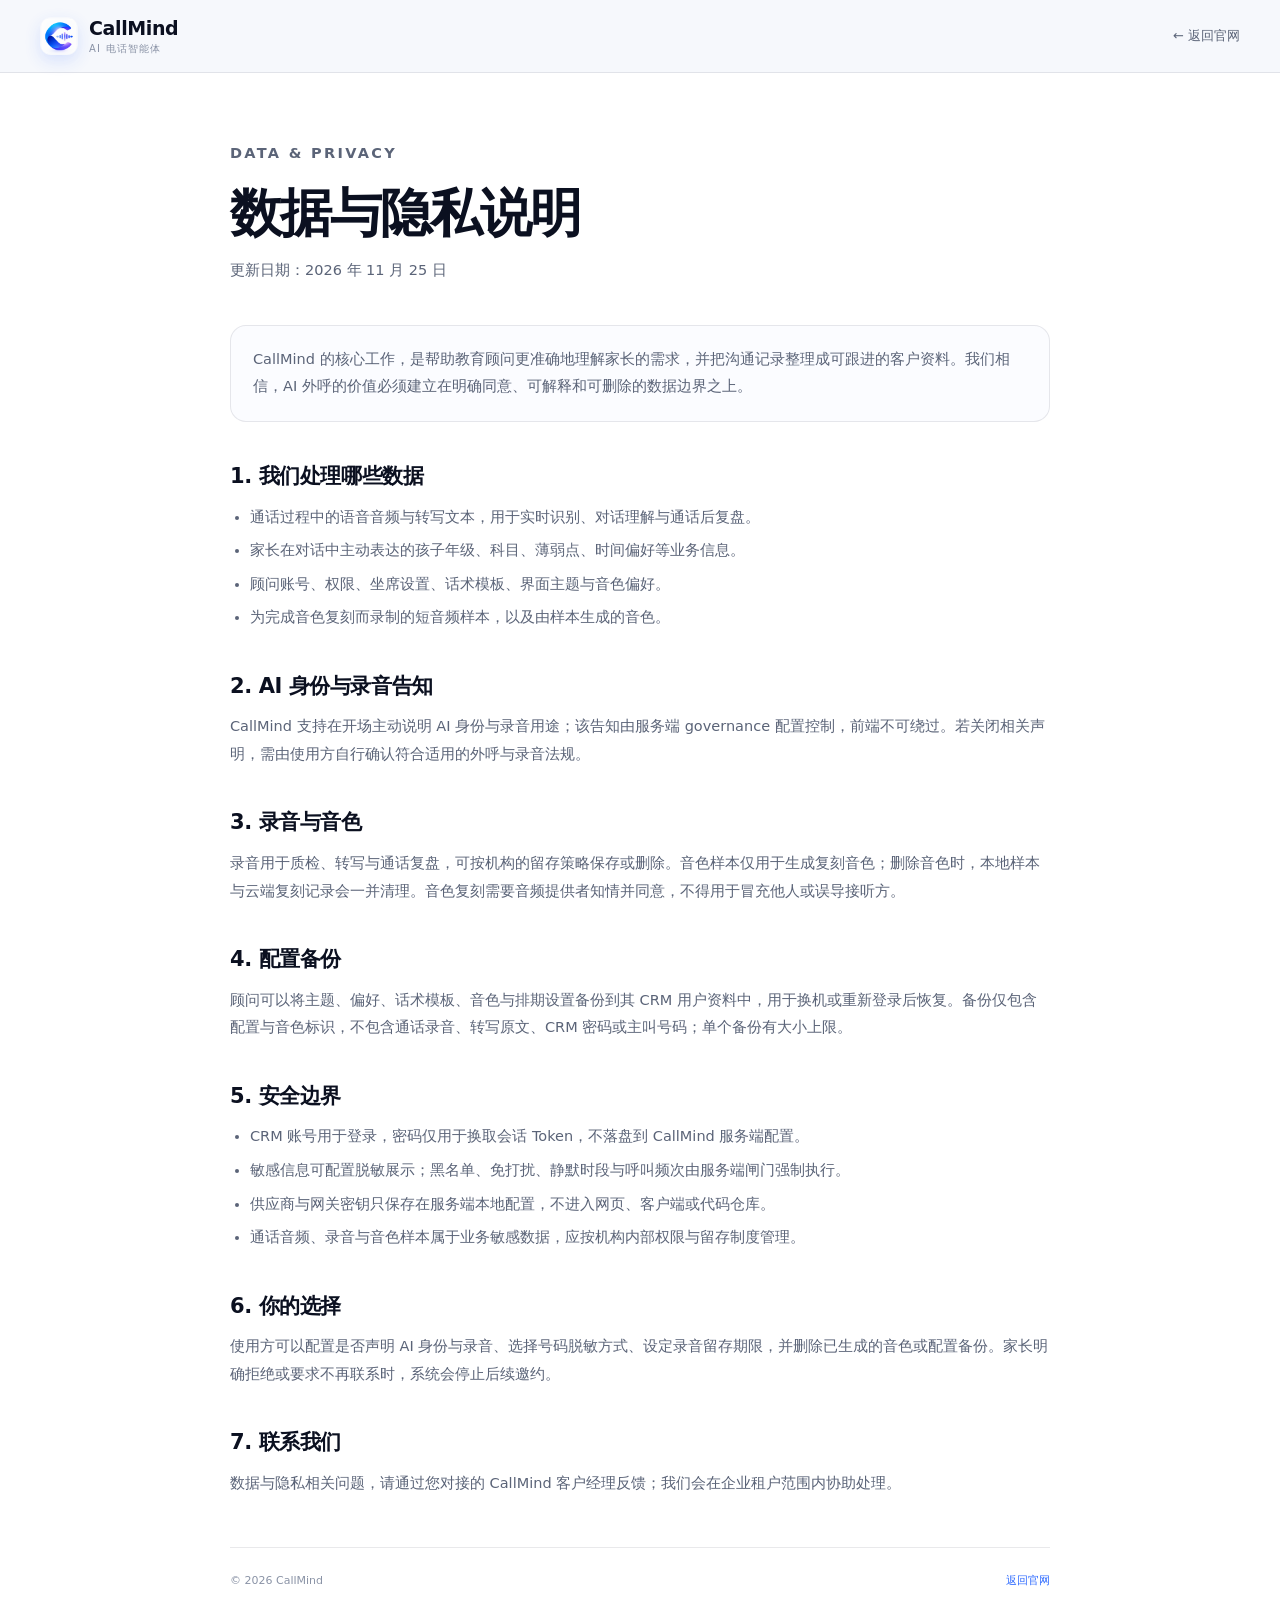
==== privacy.html @ 76afbe3c "Rebuild thinkbugs.github.io as the CallMind product site Replace the previous Jekyll blog with a sta" ====
<!DOCTYPE html>
<html lang="zh-CN">
<head>
  <meta charset="utf-8" />
  <meta name="viewport" content="width=device-width, initial-scale=1" />
  <title>数据与隐私 · CallMind</title>
  <meta name="description" content="CallMind 如何处理通话音频、录音、音色复刻与配置备份，以及我们坚持的数据边界。" />
  <link rel="canonical" href="https://thinkbugs.github.io/privacy.html" />
  <link rel="icon" type="image/png" href="favicon.png" />
  <link rel="stylesheet" href="assets/css/style.css" />
  <script>document.documentElement.classList.add('js');</script>
</head>
<body class="legal-page">
  <a class="skip" href="#main">跳到主要内容</a>
  <div class="legal-top">
    <div class="shell">
      <a class="brand" href="index.html"><img src="assets/img/logo.png" alt="" class="brand-mark" /><span class="brand-text"><b>CallMind</b><small>AI 电话智能体</small></span></a>
      <a class="back" href="index.html">← 返回官网</a>
    </div>
  </div>
  <main id="main" class="legal-shell">
    <p class="eyebrow">DATA & PRIVACY</p>
    <h1>数据与隐私说明</h1>
    <p class="legal-meta">更新日期：2026 年 11 月 25 日</p>

    <div class="card">
      <p>CallMind 的核心工作，是帮助教育顾问更准确地理解家长的需求，并把沟通记录整理成可跟进的客户资料。我们相信，AI 外呼的价值必须建立在明确同意、可解释和可删除的数据边界之上。</p>
    </div>

    <h2>1. 我们处理哪些数据</h2>
    <ul>
      <li>通话过程中的语音音频与转写文本，用于实时识别、对话理解与通话后复盘。</li>
      <li>家长在对话中主动表达的孩子年级、科目、薄弱点、时间偏好等业务信息。</li>
      <li>顾问账号、权限、坐席设置、话术模板、界面主题与音色偏好。</li>
      <li>为完成音色复刻而录制的短音频样本，以及由样本生成的音色。</li>
    </ul>

    <h2>2. AI 身份与录音告知</h2>
    <p>CallMind 支持在开场主动说明 AI 身份与录音用途；该告知由服务端 governance 配置控制，前端不可绕过。若关闭相关声明，需由使用方自行确认符合适用的外呼与录音法规。</p>

    <h2>3. 录音与音色</h2>
    <p>录音用于质检、转写与通话复盘，可按机构的留存策略保存或删除。音色样本仅用于生成复刻音色；删除音色时，本地样本与云端复刻记录会一并清理。音色复刻需要音频提供者知情并同意，不得用于冒充他人或误导接听方。</p>

    <h2>4. 配置备份</h2>
    <p>顾问可以将主题、偏好、话术模板、音色与排期设置备份到其 CRM 用户资料中，用于换机或重新登录后恢复。备份仅包含配置与音色标识，不包含通话录音、转写原文、CRM 密码或主叫号码；单个备份有大小上限。</p>

    <h2>5. 安全边界</h2>
    <ul>
      <li>CRM 账号用于登录，密码仅用于换取会话 Token，不落盘到 CallMind 服务端配置。</li>
      <li>敏感信息可配置脱敏展示；黑名单、免打扰、静默时段与呼叫频次由服务端闸门强制执行。</li>
      <li>供应商与网关密钥只保存在服务端本地配置，不进入网页、客户端或代码仓库。</li>
      <li>通话音频、录音与音色样本属于业务敏感数据，应按机构内部权限与留存制度管理。</li>
    </ul>

    <h2>6. 你的选择</h2>
    <p>使用方可以配置是否声明 AI 身份与录音、选择号码脱敏方式、设定录音留存期限，并删除已生成的音色或配置备份。家长明确拒绝或要求不再联系时，系统会停止后续邀约。</p>

    <h2>7. 联系我们</h2>
    <p>数据与隐私相关问题，请通过您对接的 CallMind 客户经理反馈；我们会在企业租户范围内协助处理。</p>

    <div class="legal-footer">
      <span>© <span id="year">2026</span> CallMind</span>
      <span><a href="index.html">返回官网</a></span>
    </div>
  </main>
  <script>
    document.getElementById('year').textContent = String(new Date().getFullYear());
  </script>
</body>
</html>
---- assets/css/style.css ----
/* CallMind official site — 2026 */
:root {
  --ink: #0b1020;
  --ink-2: #141b31;
  --muted: #5b6478;
  --quiet: #8a93a6;
  --paper: #f6f8fc;
  --white: #ffffff;
  --blue: #2f6bff;
  --violet: #7c5cff;
  --cyan: #49d6ff;
  --line: rgba(11, 16, 32, 0.09);
  --line-strong: rgba(11, 16, 32, 0.16);
  --glow: rgba(47, 107, 255, 0.22);
  --shell: 1200px;
  --ease: cubic-bezier(.2, .7, .2, 1);
  --shadow: 0 24px 70px rgba(20, 34, 80, 0.10);
  --radius: 24px;
}
* { box-sizing: border-box; }
section[id] { scroll-margin-top: 92px; }
html { scroll-behavior: smooth; -webkit-text-size-adjust: 100%; }
body {
  margin: 0;
  color: var(--ink);
  background: var(--paper);
  font-family: "SF Pro Text", "Inter", "PingFang SC", "HarmonyOS Sans SC", "Microsoft YaHei", system-ui, sans-serif;
  font-size: 16px;
  line-height: 1.6;
  -webkit-font-smoothing: antialiased;
  overflow-x: hidden;
}
img { max-width: 100%; display: block; }
a { color: inherit; text-decoration: none; }
button { font: inherit; color: inherit; }
h1, h2, h3, p { margin: 0; }
ul { margin: 0; padding: 0; list-style: none; }
::selection { background: rgba(47, 107, 255, .18); }
.shell { width: min(var(--shell), calc(100% - 48px)); margin-inline: auto; }
.skip { position: fixed; left: 16px; top: -60px; z-index: 200; padding: 10px 16px; border-radius: 10px; background: var(--ink); color: #fff; transition: top .2s; }
.skip:focus { top: 12px; }
:focus-visible { outline: 2px solid var(--blue); outline-offset: 3px; border-radius: 6px; }

/* type + shared */
.eyebrow {
  display: inline-flex;
  align-items: center;
  gap: 9px;
  color: var(--blue);
  font-size: 11.5px;
  font-weight: 700;
  letter-spacing: .16em;
  text-transform: uppercase;
}
.pulse { width: 7px; height: 7px; border-radius: 50%; background: var(--blue); box-shadow: 0 0 0 5px rgba(47,107,255,.12); animation: pulse 2.2s infinite; }
.grad { background: linear-gradient(100deg, #2f6bff 5%, #6f7bff 46%, #a55cff 96%); -webkit-background-clip: text; background-clip: text; color: transparent; }
.keep { white-space: nowrap; }
.grad-text { background: linear-gradient(100deg, #2f6bff, #8a5cff); -webkit-background-clip: text; background-clip: text; color: transparent; }
.section { padding: 112px 0; position: relative; }
.section-head { max-width: 780px; margin-bottom: 54px; }
.section-head h2 { font-size: clamp(32px, 4vw, 52px); line-height: 1.12; letter-spacing: -.035em; margin: 14px 0 18px; font-weight: 650; text-wrap: balance; }
.section-head p { color: var(--muted); font-size: 16.5px; max-width: 620px; }
.section-head.split { display: grid; grid-template-columns: 1.25fr .75fr; gap: 64px; max-width: none; align-items: end; }
.section-head.split .head-side { color: var(--muted); font-size: 15px; line-height: 1.8; padding-bottom: 6px; }

.btn {
  display: inline-flex; align-items: center; justify-content: center; gap: 8px;
  height: 44px; padding: 0 20px; border: 0; border-radius: 12px;
  font-size: 14px; font-weight: 650; cursor: pointer; white-space: nowrap;
  transition: transform .2s var(--ease), box-shadow .25s var(--ease), background .2s;
}
.btn:hover { transform: translateY(-1px); }
.btn:active { transform: translateY(0); }
.btn-primary {
  color: #fff;
  background: linear-gradient(120deg, #2f6bff, #6e62ff 56%, #925cff);
  box-shadow: 0 12px 28px rgba(64, 92, 255, .26), inset 0 1px 0 rgba(255,255,255,.24);
}
.btn-primary:hover { box-shadow: 0 16px 38px rgba(64, 92, 255, .34), inset 0 1px 0 rgba(255,255,255,.3); }
.btn-soft { background: rgba(255,255,255,.72); color: var(--ink); border: 1px solid var(--line-strong); backdrop-filter: blur(10px); }
.btn-soft:hover { background: #fff; }
.btn-ghost { background: transparent; color: var(--muted); }
.btn-ghost:hover { color: var(--ink); }
.btn-white { background: #fff; color: #101830; box-shadow: 0 18px 42px rgba(0,0,0,.18); }
.btn-outline-light { border: 1px solid rgba(255,255,255,.3); color: #fff; background: rgba(255,255,255,.06); }
.btn-outline-light:hover { background: rgba(255,255,255,.12); }
.btn-lg { height: 52px; padding: 0 25px; font-size: 15px; border-radius: 14px; }
.text-link { color: var(--blue); font-weight: 600; font-size: 14px; display: inline-flex; gap: 8px; align-items: center; }
.text-link span { transition: transform .2s; }
.text-link:hover span { transform: translateX(4px); }

/* header */
.site-header { position: fixed; inset: 0 0 auto; z-index: 100; transition: background .3s, box-shadow .3s, border .3s; }
.site-header.scrolled { background: rgba(246,248,252,.86); border-bottom: 1px solid rgba(11,16,32,.06); backdrop-filter: blur(18px); box-shadow: 0 8px 30px rgba(20,34,80,.05); }
.nav-shell { height: 76px; display: flex; align-items: center; gap: 38px; }
.brand { display: inline-flex; align-items: center; gap: 11px; flex: 0 0 auto; }
.brand-mark { width: 38px; height: 38px; border-radius: 11px; box-shadow: 0 6px 16px rgba(47,107,255,.16); }
.brand-text { display: flex; flex-direction: column; line-height: 1.1; }
.brand-text b { font-size: 19px; letter-spacing: -.02em; font-weight: 700; }
.brand-text small { font-size: 10px; color: var(--quiet); letter-spacing: .12em; margin-top: 4px; }
.nav-links { display: flex; align-items: center; gap: 28px; font-size: 13.5px; color: var(--muted); }
.nav-links a { transition: color .2s; }
.nav-links a:hover { color: var(--ink); }
.nav-actions { display: flex; align-items: center; gap: 10px; margin-left: auto; }
.nav-login { font-size: 13px; }
.menu-toggle { display: none; width: 40px; height: 40px; border: 1px solid var(--line-strong); border-radius: 10px; background: rgba(255,255,255,.7); position: relative; }
.menu-toggle span { position: absolute; left: 11px; right: 11px; height: 1.5px; background: var(--ink); transition: .25s; }
.menu-toggle span:first-child { top: 15px; }
.menu-toggle span:last-child { top: 23px; }
.menu-toggle[aria-expanded="true"] span:first-child { top: 19px; transform: rotate(45deg); }
.menu-toggle[aria-expanded="true"] span:last-child { top: 19px; transform: rotate(-45deg); }
.mobile-menu { display: none; }

/* hero */
.hero { position: relative; padding: 154px 0 0; overflow: hidden; min-height: 100svh; display: flex; flex-direction: column; }
.hero-mesh { position: absolute; inset: 0; pointer-events: none; background:
  radial-gradient(1100px 700px at 78% 8%, rgba(92,132,255,.16), transparent 60%),
  radial-gradient(900px 620px at 8% 100%, rgba(90,206,255,.13), transparent 65%),
  linear-gradient(180deg, #f8faff 0%, #f4f7fd 60%, #f6f8fc 100%);
}
.hero-mesh .grid { position: absolute; inset: 0; opacity: .5; background-image: linear-gradient(rgba(11,16,32,.035) 1px, transparent 1px), linear-gradient(90deg, rgba(11,16,32,.035) 1px, transparent 1px); background-size: 64px 64px; mask-image: radial-gradient(ellipse 70% 60% at 50% 20%, #000 30%, transparent 75%); }
.orb { position: absolute; border-radius: 50%; filter: blur(50px); opacity: .65; }
.orb-a { width: 460px; height: 460px; right: -110px; top: 80px; background: rgba(47,107,255,.22); animation: drift 16s ease-in-out infinite; }
.orb-b { width: 320px; height: 320px; left: -100px; bottom: 30px; background: rgba(73,214,255,.18); animation: drift 20s ease-in-out infinite reverse; }
.orb-c { width: 240px; height: 240px; left: 48%; top: 60%; background: rgba(165,92,255,.10); animation: drift 24s ease-in-out infinite; }
.hero-grid { position: relative; z-index: 1; display: grid; grid-template-columns: 1.06fr .94fr; gap: 46px; align-items: center; flex: 1; padding-bottom: 30px; }
.hero-copy { padding-bottom: 24px; }
.hero h1 { font-size: clamp(44px, 5.1vw, 68px); line-height: 1.07; letter-spacing: -.045em; font-weight: 680; margin: 20px 0 24px; }
.hero .lede { color: var(--muted); font-size: clamp(16px, 1.6vw, 19px); line-height: 1.8; max-width: 560px; }
@media (min-width: 901px) { .hero h1 .grad { white-space: nowrap; } }
.hero-actions { display: flex; gap: 12px; margin-top: 34px; flex-wrap: wrap; }
.hero-facts { display: grid; grid-template-columns: 1fr 1fr; gap: 14px 28px; margin-top: 44px; max-width: 560px; border-top: 1px solid var(--line); padding-top: 24px; }
.hero-facts li { color: var(--muted); font-size: 12.5px; display: flex; flex-direction: column; gap: 2px; }
.hero-facts li span { color: var(--ink); font-size: 13.5px; font-weight: 650; }
.hero-visual { position: relative; display: flex; justify-content: center; min-height: 660px; }
.halo { position: absolute; width: 540px; height: 540px; border-radius: 50%; background: radial-gradient(circle, rgba(93,132,255,.22), rgba(73,214,255,.08) 55%, transparent 70%); filter: blur(22px); top: 46%; left: 50%; transform: translate(-50%, -50%); }
.phone { position: relative; width: 326px; height: 656px; border-radius: 46px; background: linear-gradient(160deg, #1a2442, #070b16); box-shadow: 0 50px 100px rgba(19,33,80,.30), 0 0 0 1px rgba(255,255,255,.14), inset 0 1px 0 rgba(255,255,255,.2); padding: 10px; z-index: 2; }
.phone::before { content: ""; position: absolute; top: 16px; left: 50%; width: 78px; height: 22px; transform: translateX(-50%); border-radius: 20px; background: #05070e; z-index: 3; }
.phone-screen { height: 100%; border-radius: 37px; overflow: hidden; background: #080d18; color: #eaf0ff; padding: 24px 17px 16px; display: flex; flex-direction: column; gap: 12px; position: relative; }
.statusline { display: flex; justify-content: space-between; font-size: 10px; color: #7d88a4; letter-spacing: .04em; }
.status-icons { letter-spacing: 1px; }
.app-head { display: flex; justify-content: space-between; align-items: center; margin-top: 4px; }
.live-pill, .stage-pill { display: inline-flex; align-items: center; gap: 6px; padding: 5px 9px; border-radius: 999px; font-size: 10px; font-weight: 600; }
.live-pill { background: rgba(79,227,161,.10); color: #5ee5a8; border: 1px solid rgba(79,227,161,.22); }
.live-pill i { width: 5px; height: 5px; border-radius: 50%; background: #5ee5a8; box-shadow: 0 0 0 3px rgba(79,227,161,.12); animation: pulse 1.8s infinite; }
.stage-pill { background: rgba(113,169,255,.10); color: #9bc2ff; border: 1px solid rgba(113,169,255,.2); }
.app-person { display: flex; align-items: center; gap: 10px; padding: 3px 0 6px; }
.avatar { width: 44px; height: 44px; border-radius: 50%; display: grid; place-items: center; font-size: 15px; font-weight: 650; background: linear-gradient(145deg, #1d3f7d, #101a33); color: #a8c8ff; border: 1px solid rgba(113,169,255,.25); flex: 0 0 auto; }
.app-person b { display: block; font-size: 15px; letter-spacing: -.01em; }
.app-person small { display: block; color: #7f8cab; font-size: 10.5px; margin-top: 2px; }
.timer { margin-left: auto; font-size: 11px; color: #8ea2c8; font-variant-numeric: tabular-nums; }
.wave { height: 42px; display: flex; align-items: center; gap: 3px; padding: 0 2px; opacity: .95; }
.wave span { flex: 1; height: var(--h, 50%); min-height: 3px; border-radius: 2px; background: linear-gradient(180deg, #70d9ff, #4f6dff); animation: wave 2.2s ease-in-out infinite; animation-delay: calc(var(--i, 1) * -40ms); opacity: .85; }
.wave span:nth-child(3n) { animation-delay: -.6s; }
.wave span:nth-child(4n) { animation-delay: -1.1s; }
.chat { display: flex; flex-direction: column; gap: 8px; margin-top: 2px; }
.bubble { max-width: 88%; padding: 9px 11px; border-radius: 13px; font-size: 11px; line-height: 1.55; }
.bubble-ai { align-self: flex-start; background: #111c31; border: 1px solid rgba(113,169,255,.16); color: #dbe7ff; border-bottom-left-radius: 5px; }
.bubble-parent { align-self: flex-end; background: linear-gradient(145deg, #2f6bff, #655cff); color: #fff; border-bottom-right-radius: 5px; box-shadow: 0 8px 22px rgba(47,107,255,.22); }
.typing { display: flex; align-items: center; gap: 4px; color: #6f7d9c; font-size: 9.5px; margin-top: 2px; }
.typing span { width: 4px; height: 4px; border-radius: 50%; background: #6c8fe0; animation: blink 1.4s infinite; }
.typing span:nth-child(2) { animation-delay: .2s; }
.typing span:nth-child(3) { animation-delay: .4s; }
.mini-tags { margin-top: auto; display: flex; flex-wrap: wrap; gap: 5px; padding-top: 8px; border-top: 1px solid rgba(255,255,255,.06); }
.mini-tags span { font-size: 9px; color: #94a5c6; background: rgba(255,255,255,.04); border: 1px solid rgba(255,255,255,.06); padding: 3px 7px; border-radius: 999px; }
.float-card { position: absolute; z-index: 4; background: rgba(255,255,255,.86); backdrop-filter: blur(16px); border: 1px solid rgba(255,255,255,.9); border-radius: 16px; box-shadow: 0 24px 50px rgba(20,34,80,.14); padding: 12px 15px; color: var(--ink); }
.float-card b { display: block; font-size: 12.5px; }
.float-card small { display: block; color: var(--muted); font-size: 10px; margin-top: 2px; }
.float-crm { left: -6px; top: 148px; display: flex; gap: 9px; align-items: center; animation: floatY 7s ease-in-out infinite; }
.float-ico { width: 26px; height: 26px; border-radius: 8px; display: grid; place-items: center; color: #16a66a; background: rgba(30,192,122,.12); font-weight: 700; font-size: 12px; }
.float-plan { right: -14px; bottom: 128px; width: 205px; animation: floatY 8s ease-in-out infinite reverse; }
.float-k { color: var(--blue); font-size: 9.5px; font-weight: 700; letter-spacing: .1em; margin-bottom: 3px; }
.float-bubble { position: absolute; right: -10px; top: 62px; z-index: 4; display: flex; align-items: center; gap: 7px; padding: 7px 12px 7px 8px; border-radius: 999px; background: rgba(8,13,24,.92); color: #f0f5ff; border: 1px solid rgba(79,227,161,.35); box-shadow: 0 12px 30px rgba(7,18,40,.25); animation: floatY 6s ease-in-out infinite; }
.float-bubble img { width: 24px; height: 24px; border-radius: 7px; }
.float-bubble span { font-size: 11px; font-weight: 600; white-space: nowrap; }
.hero-bottom { position: relative; z-index: 1; display: flex; align-items: center; gap: 16px; flex-wrap: wrap; padding: 22px 0 26px; border-top: 1px solid var(--line); font-size: 11px; color: var(--quiet); letter-spacing: .06em; text-transform: uppercase; }
.hero-bottom .sep { width: 4px; height: 4px; border-radius: 50%; background: var(--line-strong); }

/* intro */
.intro { background: #fff; }
.intro-grid { display: grid; grid-template-columns: 1.15fr .85fr; gap: 80px; align-items: start; }
.intro h2 { font-size: clamp(32px, 3.9vw, 50px); line-height: 1.18; letter-spacing: -.035em; font-weight: 640; margin-top: 14px; text-wrap: balance; }
.intro-copy p { color: var(--muted); font-size: 16px; line-height: 1.85; margin-bottom: 16px; }
.intro-points { display: grid; gap: 14px; margin-top: 30px; }
.intro-points div { border-top: 1px solid var(--line); padding-top: 14px; display: grid; grid-template-columns: 120px 1fr; gap: 14px; }
.intro-points b { font-size: 13.5px; }
.intro-points span { color: var(--muted); font-size: 13px; }

/* how */
.how { background: var(--paper); }
.flow { display: grid; grid-template-columns: 1fr 40px 1fr 40px 1fr; align-items: stretch; gap: 0; }
.flow-step { background: #fff; border: 1px solid var(--line); border-radius: var(--radius); padding: 28px 26px 24px; position: relative; box-shadow: 0 10px 30px rgba(20,34,80,.04); }
.flow-step:hover { border-color: rgba(47,107,255,.22); box-shadow: 0 18px 40px rgba(20,34,80,.07); }
.flow-num { position: absolute; right: 22px; top: 20px; font-size: 11px; font-weight: 700; color: var(--quiet); letter-spacing: .08em; }
.flow-icon { width: 44px; height: 44px; border-radius: 13px; display: grid; place-items: center; background: linear-gradient(145deg, rgba(47,107,255,.12), rgba(124,92,255,.10)); color: var(--blue); font-size: 20px; margin-bottom: 22px; }
.flow-step h3 { font-size: 20px; letter-spacing: -.02em; margin-bottom: 8px; }
.flow-step p { color: var(--muted); font-size: 13.5px; line-height: 1.75; min-height: 92px; }
.flow-meta { font-size: 10.5px; color: var(--quiet); letter-spacing: .04em; margin-top: 18px; padding-top: 13px; border-top: 1px solid var(--line); }
.flow-line { position: relative; display: flex; align-items: center; justify-content: center; }
.flow-line::before { content: ""; width: 18px; height: 1px; background: var(--line-strong); }
.flow-line::after { content: "→"; color: var(--quiet); font-size: 12px; margin-left: -4px; }

/* capabilities */
.capabilities { background: #fff; }
.cap-grid { display: grid; grid-template-columns: repeat(3, 1fr); gap: 16px; }
.cap-card { border: 1px solid var(--line); border-radius: 22px; padding: 26px 25px 22px; background: linear-gradient(180deg, #fff, #fbfcff); transition: transform .25s var(--ease), box-shadow .25s, border .25s; }
.cap-card:hover { transform: translateY(-4px); border-color: rgba(47,107,255,.2); box-shadow: 0 20px 50px rgba(20,34,80,.08); }
.cap-ico { display: grid; place-items: center; width: 42px; height: 42px; border-radius: 12px; background: linear-gradient(145deg, rgba(47,107,255,.12), rgba(73,214,255,.10)); color: var(--blue); font-size: 20px; margin-bottom: 20px; }
.cap-card h3 { font-size: 18px; letter-spacing: -.02em; margin-bottom: 8px; }
.cap-card p { color: var(--muted); font-size: 13px; line-height: 1.75; min-height: 86px; }
.cap-card ul { margin-top: 16px; padding-top: 14px; border-top: 1px solid var(--line); display: flex; flex-direction: column; gap: 6px; }
.cap-card li { font-size: 11px; color: var(--quiet); display: flex; align-items: center; gap: 7px; }
.cap-card li::before { content: ""; width: 4px; height: 4px; border-radius: 50%; background: var(--blue); opacity: .6; }

/* product */
.product { background: #070a14; color: #eef3ff; overflow: hidden; }
.product::before { content: ""; position: absolute; inset: 0; background: radial-gradient(800px 500px at 80% 0, rgba(64,98,255,.18), transparent 60%), radial-gradient(700px 500px at 0 100%, rgba(73,214,255,.08), transparent 60%); pointer-events: none; }
.product .shell { position: relative; z-index: 1; }
.product .section-head h2 { color: #f5f8ff; }
.product .section-head p { color: #9aa7c2; }
.product .eyebrow { color: #7fa4ff; }
.tabs { display: inline-flex; gap: 4px; padding: 5px; border-radius: 999px; border: 1px solid rgba(255,255,255,.12); background: rgba(255,255,255,.04); margin-bottom: 26px; }
.tab { border: 0; background: transparent; color: #93a2bf; padding: 9px 18px; border-radius: 999px; font-size: 13px; cursor: pointer; transition: .2s; }
.tab:hover { color: #fff; }
.tab.is-active { background: #fff; color: #0b1020; box-shadow: 0 6px 18px rgba(0,0,0,.2); }
.panel-wrap { border-radius: 26px; }
.panel[hidden] { display: none; }
.mock-window { border: 1px solid rgba(255,255,255,.12); border-radius: 24px; background: linear-gradient(180deg, #0e1424, #0a0f1c); box-shadow: 0 40px 100px rgba(0,0,0,.45); overflow: hidden; }
.mock-bar { height: 38px; display: flex; align-items: center; gap: 6px; padding: 0 16px; border-bottom: 1px solid rgba(255,255,255,.07); background: rgba(255,255,255,.025); }
.mock-bar i { width: 8px; height: 8px; border-radius: 50%; background: rgba(255,255,255,.16); }
.mock-bar span { margin-left: 10px; color: #7684a3; font-size: 10.5px; letter-spacing: .04em; }
.mock-live { display: grid; grid-template-columns: 190px 1fr; min-height: 430px; }
.mock-side { border-right: 1px solid rgba(255,255,255,.07); padding: 22px 16px; display: flex; flex-direction: column; gap: 24px; background: rgba(255,255,255,.015); }
.mock-brand { display: flex; align-items: center; gap: 8px; font-weight: 650; font-size: 13px; }
.mock-brand img { width: 28px; height: 28px; border-radius: 8px; }
.mock-nav { display: flex; flex-direction: column; gap: 12px; color: #7483a4; font-size: 11.5px; }
.mock-nav .on { color: #fff; position: relative; }
.mock-nav .on::before { content: ""; position: absolute; left: -16px; top: 3px; bottom: 3px; width: 2px; border-radius: 2px; background: #5f8dff; }
.mock-note { margin-top: auto; font-size: 9.5px; color: #5c6a88; line-height: 1.7; border-top: 1px solid rgba(255,255,255,.07); padding-top: 12px; }
.mock-main { padding: 22px 26px; }
.mock-call-head { display: flex; align-items: center; gap: 9px; margin-bottom: 18px; }
.mock-timer { margin-left: auto; font-size: 11px; color: #8493b3; font-variant-numeric: tabular-nums; }
.mock-person { display: flex; align-items: center; gap: 12px; padding-bottom: 16px; border-bottom: 1px solid rgba(255,255,255,.07); }
.mock-person b { display: block; font-size: 16px; }
.mock-person small { display: block; color: #8695b4; font-size: 11px; margin-top: 2px; }
.mock-badge { margin-left: auto; font-size: 9px; color: #8fb3ff; border: 1px solid rgba(113,169,255,.28); padding: 3px 8px; border-radius: 999px; }
.mock-wave { height: 50px; display: flex; align-items: center; gap: 3px; margin: 16px 0; }
.mock-wave span { flex: 1; height: var(--h, 40%); border-radius: 2px; background: linear-gradient(180deg, #6fd3ff, #526dff); opacity: .75; animation: wave 2.4s ease-in-out infinite; }
.mock-chat { display: flex; flex-direction: column; gap: 10px; max-width: 640px; }
.mock-chat .bubble { font-size: 12px; padding: 11px 13px; max-width: 78%; }
.mock-insights { display: flex; flex-wrap: wrap; gap: 6px; margin-top: 22px; padding-top: 16px; border-top: 1px solid rgba(255,255,255,.07); }
.mock-insights span { font-size: 9.5px; color: #a5b3d1; background: rgba(95,141,255,.08); border: 1px solid rgba(95,141,255,.18); padding: 4px 9px; border-radius: 999px; }
.review-grid { display: grid; grid-template-columns: 1.2fr .8fr; gap: 30px; padding: 34px 36px; min-height: 430px; }
.review-main h3 { font-size: 26px; line-height: 1.35; letter-spacing: -.03em; margin: 10px 0 14px; }
.review-p { color: #9aa7c2; font-size: 13.5px; line-height: 1.85; max-width: 560px; }
.review-tags { display: flex; flex-wrap: wrap; gap: 8px; margin: 22px 0; }
.review-tags span { font-size: 10.5px; color: #b9c7e4; border: 1px solid rgba(255,255,255,.12); background: rgba(255,255,255,.04); padding: 5px 10px; border-radius: 999px; }
.review-transcript { border-left: 2px solid #5f8dff; padding-left: 14px; margin-top: 24px; }
.review-transcript b { font-size: 10px; color: #7f91b5; letter-spacing: .08em; }
.review-transcript p { margin-top: 6px; font-size: 13px; color: #dbe6ff; }
.review-side { display: flex; flex-direction: column; gap: 10px; }
.review-card { padding: 14px 16px; border-radius: 14px; background: rgba(255,255,255,.035); border: 1px solid rgba(255,255,255,.08); }
.review-card span { display: block; font-size: 9.5px; color: #7e8eae; letter-spacing: .06em; }
.review-card b { display: block; font-size: 13px; margin-top: 5px; line-height: 1.55; color: #e8efff; }
.sync-badge { margin-top: auto; font-size: 10.5px; color: #72e0a4; background: rgba(30,192,122,.08); border: 1px solid rgba(30,192,122,.18); padding: 10px 12px; border-radius: 12px; }
.queue-grid { display: grid; grid-template-columns: 1.2fr .8fr; gap: 30px; padding: 30px 34px; min-height: 430px; }
.queue-list { display: flex; flex-direction: column; gap: 8px; }
.queue-row { display: flex; align-items: center; gap: 14px; padding: 13px 15px; border-radius: 13px; border: 1px solid rgba(255,255,255,.07); background: rgba(255,255,255,.02); }
.queue-row.is-next { border-color: rgba(95,141,255,.35); background: rgba(95,141,255,.07); }
.queue-time { font-size: 15px; font-weight: 650; color: #dbe6ff; font-variant-numeric: tabular-nums; width: 54px; }
.queue-row b { display: block; font-size: 12.5px; }
.queue-row small { display: block; font-size: 10px; color: #8594b4; margin-top: 2px; }
.queue-status { margin-left: auto; font-size: 9.5px; color: #8493b3; }
.queue-row.is-next .queue-status { color: #8fb3ff; }
.queue-side { display: flex; flex-direction: column; gap: 14px; }
.switch-card { display: flex; align-items: center; gap: 12px; padding: 14px 15px; border-radius: 14px; background: rgba(255,255,255,.035); border: 1px solid rgba(255,255,255,.08); }
.switch-ui { width: 32px; height: 18px; border-radius: 999px; background: #4fe3a1; position: relative; flex: 0 0 auto; }
.switch-ui::after { content: ""; position: absolute; right: 2px; top: 2px; width: 14px; height: 14px; border-radius: 50%; background: #07120d; }
.switch-card b { display: block; font-size: 11.5px; }
.switch-card small { display: block; font-size: 9.5px; color: #8594b4; margin-top: 2px; }
.queue-stat { display: flex; align-items: center; justify-content: space-between; border-bottom: 1px solid rgba(255,255,255,.07); padding: 10px 2px; }
.queue-stat span { font-size: 10.5px; color: #8594b4; }
.queue-stat b { font-size: 18px; color: #eef4ff; }
.queue-note { font-size: 10px; color: #71809f; line-height: 1.7; margin-top: auto; }
.theme-strip { margin-top: 26px; display: flex; align-items: center; gap: 16px; flex-wrap: wrap; color: #8b99b6; font-size: 11px; }
.swatches { display: flex; gap: 7px; }
.swatches i { width: 22px; height: 22px; border-radius: 7px; border: 1px solid rgba(255,255,255,.16); }
.sw-jade { background: linear-gradient(135deg, #101512, #4fe3a1); }
.sw-aurora { background: linear-gradient(135deg, #0d1220, #71a9ff); }
.sw-gold { background: linear-gradient(135deg, #14100b, #e6c381); }
.sw-coral { background: linear-gradient(135deg, #180d10, #ff8a76); }
.sw-wx { background: linear-gradient(135deg, #ffffff, #07c160); }
.sw-wxd { background: linear-gradient(135deg, #1e1e1e, #07c160); }
.theme-strip small { color: #6e7d9c; font-size: 10px; }

/* moment */
.moment { background: #fff; overflow: hidden; }
.moment-grid { display: grid; grid-template-columns: .85fr 1.15fr; gap: 80px; align-items: center; }
.splash-phone { position: relative; display: flex; justify-content: center; }
.splash-frame { width: 300px; border-radius: 42px; overflow: hidden; box-shadow: 0 40px 90px rgba(31,62,140,.18), 0 0 0 10px #0d1426, 0 0 0 11px rgba(255,255,255,.2); background: #0d1426; }
.splash-frame img { width: 100%; height: auto; display: block; }
.splash-glow { position: absolute; width: 460px; height: 460px; border-radius: 50%; background: radial-gradient(circle, rgba(92,132,255,.18), transparent 68%); filter: blur(20px); z-index: -1; top: 40px; left: 50%; transform: translateX(-50%); }
.moment-copy h2 { font-size: clamp(32px, 4vw, 50px); line-height: 1.16; letter-spacing: -.04em; margin: 14px 0 20px; text-wrap: balance; }
.moment-copy > p { color: var(--muted); font-size: 16px; line-height: 1.85; max-width: 520px; }
.check-list { display: flex; flex-direction: column; gap: 13px; margin: 28px 0 30px; }
.check-list li { display: flex; align-items: flex-start; gap: 10px; color: var(--muted); font-size: 14px; }
.check-list span { color: var(--blue); font-weight: 700; }
.moment-copy .text-link { font-size: 13.5px; }

/* voice */
.voice { background: linear-gradient(180deg, #f2f6ff, #eef4ff); overflow: hidden; }
.voice-grid { display: grid; grid-template-columns: .95fr 1.05fr; gap: 70px; align-items: center; }
.voice-copy h2 { font-size: clamp(32px, 4vw, 50px); line-height: 1.16; letter-spacing: -.04em; margin: 14px 0 20px; text-wrap: balance; }
.voice-copy > p { color: var(--muted); font-size: 15.5px; line-height: 1.85; max-width: 500px; }
.voice-steps { display: flex; flex-direction: column; gap: 0; margin: 30px 0 22px; max-width: 460px; }
.voice-steps div { display: flex; align-items: center; gap: 14px; padding: 13px 0; border-top: 1px solid var(--line); }
.voice-steps b { font-size: 10px; letter-spacing: .1em; color: var(--blue); width: 28px; }
.voice-steps span { font-size: 13.5px; color: var(--ink); }
.voice-note { font-size: 11px; color: var(--quiet); line-height: 1.7; }
.voice-cards { display: flex; flex-direction: column; gap: 12px; position: relative; }
.voice-card { background: rgba(255,255,255,.86); border: 1px solid rgba(47,107,255,.13); border-radius: 18px; padding: 16px 18px; box-shadow: 0 18px 46px rgba(30,60,140,.08); backdrop-filter: blur(12px); }
.voice-card.is-default { border-color: rgba(47,107,255,.4); box-shadow: 0 22px 55px rgba(47,107,255,.16); transform: translateX(-10px); }
.voice-top { display: flex; align-items: center; gap: 9px; font-size: 12.5px; }
.voice-dot { width: 24px; height: 24px; border-radius: 8px; background: linear-gradient(145deg, #ebf2ff, #dce7ff); border: 1px solid rgba(47,107,255,.18); position: relative; }
.voice-dot::after { content: ""; position: absolute; inset: 7px 8px; border-radius: 2px; background: linear-gradient(90deg, #2f6bff 2px, transparent 2px) 0 0/4px 100% repeat-x, linear-gradient(90deg, #8a5cff 2px, transparent 2px) 2px 3px/4px 70% repeat-x; }
.voice-badge { margin-left: auto; font-size: 9px; color: #fff; background: var(--blue); padding: 3px 8px; border-radius: 999px; }
.voice-badge.soft { color: var(--muted); background: rgba(11,16,32,.05); }
.voice-wave { display: flex; align-items: center; gap: 3px; height: 34px; margin: 12px 0 8px; }
.voice-wave span { flex: 1; height: var(--h, 40%); border-radius: 2px; background: linear-gradient(180deg, #5f8dff, #a55cff); opacity: .55; }
.is-default .voice-wave span { opacity: .9; }
.voice-meta { display: flex; align-items: center; justify-content: space-between; color: var(--quiet); font-size: 10px; }
.voice-meta button { border: 1px solid var(--line); background: #fff; color: var(--muted); font-size: 10px; padding: 4px 12px; border-radius: 999px; }
.voice-caption { text-align: center; color: var(--quiet); font-size: 10px; letter-spacing: .18em; margin-top: 4px; }

/* numbers */
.numbers { background: #fff; padding: 78px 0; }
.numbers-grid { display: grid; grid-template-columns: repeat(4, 1fr); gap: 0; }
.numbers-grid > div { border-left: 1px solid var(--line); padding: 8px 30px; }
.numbers-grid > div:first-child { border-left: 0; padding-left: 0; }
.numbers-grid b { display: block; font-size: clamp(44px, 5vw, 64px); line-height: 1; letter-spacing: -.05em; font-weight: 650; background: linear-gradient(120deg, #2f6bff, #925cff); -webkit-background-clip: text; background-clip: text; color: transparent; }
.numbers-grid span { display: block; font-size: 13px; font-weight: 600; margin-top: 10px; }
.numbers-grid small { display: block; color: var(--quiet); font-size: 11px; margin-top: 4px; }

/* security */
.security { background: var(--paper); }
.sec-grid { display: grid; grid-template-columns: repeat(4, 1fr); gap: 14px; }
.sec-card { background: #fff; border: 1px solid var(--line); border-radius: 20px; padding: 24px 22px; }
.sec-card span { font-size: 10px; color: var(--blue); letter-spacing: .12em; font-weight: 700; }
.sec-card h3 { font-size: 16px; margin: 18px 0 8px; letter-spacing: -.01em; }
.sec-card p { color: var(--muted); font-size: 12.5px; line-height: 1.75; }
.trust-note { margin-top: 40px; display: flex; align-items: center; justify-content: space-between; gap: 40px; border-top: 1px solid var(--line); padding-top: 26px; }
.trust-note p { color: var(--muted); font-size: 14px; line-height: 1.8; max-width: 760px; }
.trust-note a { color: var(--blue); font-size: 13px; white-space: nowrap; }

/* cta */
.cta { position: relative; overflow: hidden; background: #070b16; color: #f4f7ff; padding: 112px 0 104px; text-align: center; }
.cta-mesh { position: absolute; inset: 0; background: radial-gradient(700px 420px at 50% -10%, rgba(74,112,255,.35), transparent 65%), radial-gradient(600px 400px at 90% 100%, rgba(124,92,255,.22), transparent 65%), radial-gradient(500px 300px at 5% 90%, rgba(73,214,255,.12), transparent 60%); }
.cta-inner { position: relative; z-index: 1; max-width: 780px; }
.cta .eyebrow { color: #8fb0ff; }
.cta h2 { font-size: clamp(40px, 5.6vw, 76px); line-height: 1.08; letter-spacing: -.045em; margin: 16px 0 20px; text-wrap: balance; }
.cta h2 span { background: linear-gradient(100deg, #6fa4ff, #b38cff 60%, #6fd9ff); -webkit-background-clip: text; background-clip: text; color: transparent; }
.cta p { color: #a9b6d2; font-size: 16px; line-height: 1.8; max-width: 560px; margin: 0 auto; }
.cta-actions { display: flex; justify-content: center; gap: 12px; flex-wrap: wrap; margin-top: 34px; }
.cta-meta { margin-top: 26px; font-size: 10.5px; letter-spacing: .16em; color: #7787a8; text-transform: uppercase; }

/* footer */
.site-footer { background: #050812; color: #dfe7fb; padding: 64px 0 26px; border-top: 1px solid rgba(255,255,255,.07); }
.footer-grid { display: grid; grid-template-columns: 1fr 1fr; gap: 60px; }
.footer-brand .brand-text b { color: #fff; }
.footer-brand .brand-text small { color: #6f7d9d; }
.footer-brand p { color: #7f8caa; font-size: 12.5px; line-height: 1.8; max-width: 340px; margin-top: 18px; }
.footer-links { display: grid; grid-template-columns: repeat(3, 1fr); gap: 28px; }
.footer-links div { display: flex; flex-direction: column; gap: 10px; }
.footer-links b { font-size: 11px; color: #e9efff; letter-spacing: .06em; margin-bottom: 2px; }
.footer-links a { font-size: 12px; color: #7f8caa; transition: color .2s; }
.footer-links a:hover { color: #fff; }
.footer-bottom { display: flex; align-items: center; justify-content: space-between; gap: 16px; border-top: 1px solid rgba(255,255,255,.07); margin-top: 48px; padding-top: 20px; color: #5f6c88; font-size: 10.5px; letter-spacing: .04em; }

/* modal */
.modal[hidden] { display: none; }
.modal { position: fixed; inset: 0; z-index: 300; display: grid; place-items: center; padding: 24px; }
.modal-backdrop { position: absolute; inset: 0; background: rgba(5,9,20,.58); backdrop-filter: blur(8px); }
.modal-card { position: relative; width: min(520px, 100%); background: #fff; color: var(--ink); border-radius: 22px; padding: 32px; box-shadow: 0 40px 100px rgba(5,12,30,.3); }
.modal-x { position: absolute; right: 16px; top: 16px; width: 32px; height: 32px; border-radius: 50%; border: 1px solid var(--line); background: #fff; color: var(--muted); font-size: 18px; cursor: pointer; }
.modal-card h3 { font-size: 26px; letter-spacing: -.03em; margin: 10px 0 12px; }
.modal-card > p { color: var(--muted); font-size: 13.5px; line-height: 1.8; }
.demo-template { margin: 20px 0; padding: 15px 16px; border-radius: 12px; border: 1px dashed var(--line-strong); background: #f8faff; color: var(--ink-2); font-size: 13px; line-height: 1.75; }
.modal-actions { display: flex; gap: 10px; }
.modal-note { margin-top: 14px; font-size: 10.5px; color: var(--quiet); }
.modal.is-open { animation: fadeIn .2s ease; }

/* reveal */
.js [data-reveal] { opacity: 0; transform: translateY(18px); transition: opacity .7s var(--ease), transform .7s var(--ease); }
.js [data-reveal].is-in { opacity: 1; transform: none; }
.js .hero-copy [data-reveal]:nth-child(2) { transition-delay: .06s; }
.js .hero-copy [data-reveal]:nth-child(3) { transition-delay: .12s; }
.js .hero-copy [data-reveal]:nth-child(4) { transition-delay: .18s; }
.js .hero-copy [data-reveal]:nth-child(5) { transition-delay: .24s; }

/* animations */
@keyframes pulse { 0%,100% { opacity: 1; transform: scale(1); } 50% { opacity: .55; transform: scale(.85); } }
@keyframes wave { 0%,100% { transform: scaleY(.55); opacity: .55; } 50% { transform: scaleY(1); opacity: 1; } }
@keyframes blink { 0%,80%,100% { opacity: .25; transform: translateY(0); } 40% { opacity: 1; transform: translateY(-2px); } }
@keyframes drift { 0%,100% { transform: translate3d(0,0,0); } 50% { transform: translate3d(24px,-28px,0); } }
@keyframes floatY { 0%,100% { transform: translateY(0); } 50% { transform: translateY(-9px); } }
@keyframes fadeIn { from { opacity: 0; } to { opacity: 1; } }

/* responsive */
@media (max-width: 1120px) {
  .hero-grid { grid-template-columns: 1fr .9fr; gap: 24px; }
  .hero h1 { font-size: clamp(42px, 5vw, 64px); }
  .float-crm { left: -18px; }
  .float-plan { right: -18px; width: 190px; }
  .cap-grid { grid-template-columns: repeat(2, 1fr); }
  .flow { grid-template-columns: 1fr; gap: 12px; }
  .flow-line { display: none; }
  .flow-step p { min-height: 0; }
  .sec-grid { grid-template-columns: repeat(2, 1fr); }
}
@media (max-width: 900px) {
  .shell { width: min(var(--shell), calc(100% - 36px)); }
  .nav-links, .nav-login { display: none; }
  .menu-toggle { display: block; }
  .nav-actions { margin-left: auto; }
  .nav-actions .btn-primary { display: none; }
  .mobile-menu { position: absolute; top: 100%; left: 0; right: 0; display: flex; flex-direction: column; gap: 2px; padding: 10px 18px 18px; background: #f6f8fc; border-bottom: 1px solid var(--line); box-shadow: 0 20px 40px rgba(20,34,80,.08); transform: translateY(-8px); opacity: 0; visibility: hidden; pointer-events: none; transition: .22s var(--ease); }
  .mobile-menu.is-open { transform: none; opacity: 1; visibility: visible; pointer-events: auto; }
  .mobile-menu a { padding: 13px 4px; border-bottom: 1px solid var(--line); font-size: 15px; color: var(--ink); }
  .mobile-menu .btn { margin-top: 12px; }
  .hero { min-height: auto; padding-top: 126px; }
  .hero-grid { grid-template-columns: 1fr; gap: 34px; padding-bottom: 16px; }
  .hero-copy { padding-bottom: 0; }
  .hero h1 { font-size: clamp(40px, 10vw, 64px); }
  .hero .lede { max-width: none; }
  .hero-visual { min-height: 640px; margin-top: 6px; }
  .hero-bottom { margin-top: 8px; }
  .intro-grid, .section-head.split, .moment-grid, .voice-grid { grid-template-columns: 1fr; gap: 30px; }
  .intro h2, .moment-copy h2, .voice-copy h2 { font-size: clamp(30px, 7.4vw, 44px); }
  .section-head.split .head-side { padding-bottom: 0; }
  .numbers-grid { grid-template-columns: 1fr 1fr; gap: 22px 0; }
  .numbers-grid > div { padding: 8px 22px; }
  .numbers-grid > div:nth-child(odd) { border-left: 0; padding-left: 0; }
  .footer-grid { grid-template-columns: 1fr; gap: 36px; }
  .footer-links { grid-template-columns: repeat(3, 1fr); }
  .mock-live { grid-template-columns: 1fr; }
  .mock-side { display: none; }
  .review-grid, .queue-grid { grid-template-columns: 1fr; padding: 24px; }
  .review-main h3 { font-size: 22px; }
  .trust-note { flex-direction: column; align-items: flex-start; gap: 14px; }
  .moment-grid { gap: 50px; }
  .splash-frame { width: 260px; }
}
@media (max-width: 620px) {
  .section { padding: 78px 0; }
  .hero { padding-top: 116px; }
  .hero h1 { font-size: clamp(30px, 9.4vw, 42px); }
  .hero h1 .grad { white-space: nowrap; }
  .hero .lede { font-size: 15px; }
  .hero-actions .btn { flex: 1; }
  .hero-facts { grid-template-columns: 1fr 1fr; gap: 12px 16px; }
  .hero-visual { min-height: 610px; transform: scale(.92); transform-origin: top center; }
  .phone { width: 300px; height: 606px; }
  .float-crm { left: -8px; top: 120px; }
  .float-plan { right: -8px; bottom: 74px; width: 178px; }
  .float-bubble { right: 0; top: 40px; }
  .hero-bottom { font-size: 9.5px; gap: 10px; }
  .section-head h2 { font-size: 30px; }
  .cap-grid { grid-template-columns: 1fr; }
  .cap-card p { min-height: 0; }
  .sec-grid { grid-template-columns: 1fr; }
  .numbers-grid { grid-template-columns: 1fr 1fr; }
  .numbers-grid b { font-size: 44px; }
  .tabs { width: 100%; justify-content: space-between; }
  .tab { padding: 9px 12px; font-size: 12px; }
  .mock-main { padding: 18px 16px; }
  .mock-chat .bubble { max-width: 92%; }
  .queue-grid { padding: 18px; }
  .footer-links { grid-template-columns: 1fr 1fr; }
  .footer-bottom { flex-direction: column; align-items: flex-start; }
  .cta { padding: 86px 0 80px; }
  .modal-card { padding: 26px 20px; }
  .intro-points div { grid-template-columns: 1fr; gap: 3px; }
  .voice-card.is-default { transform: none; }
}
@media (prefers-reduced-motion: reduce) {
  html { scroll-behavior: auto; }
  *, *::before, *::after { animation: none !important; transition-duration: .001ms !important; }
  .js [data-reveal] { opacity: 1; transform: none; }
}

/* legal page */
.legal-page { background: #fff; }
.legal-shell { width: min(820px, calc(100% - 40px)); margin: 0 auto; padding: 140px 0 100px; }
.legal-shell h1 { font-size: clamp(34px, 5vw, 52px); letter-spacing: -.04em; line-height: 1.15; margin: 16px 0 14px; }
.legal-meta { color: var(--quiet); font-size: 12px; margin-bottom: 40px; }
.legal-shell h2 { font-size: 21px; letter-spacing: -.02em; margin: 38px 0 10px; }
.legal-shell p, .legal-shell li { color: var(--muted); font-size: 14.5px; line-height: 1.9; }
.legal-shell ul { list-style: disc; padding-left: 20px; margin: 8px 0 0; display: grid; gap: 6px; }
.legal-shell .card { border: 1px solid var(--line); border-radius: 16px; padding: 20px 22px; background: #fbfcff; margin: 18px 0; }
.legal-shell a { color: var(--blue); }
.legal-top { position: fixed; inset: 0 0 auto; z-index: 10; background: rgba(246,248,252,.9); backdrop-filter: blur(16px); border-bottom: 1px solid var(--line); }
.legal-top .shell { height: 72px; display: flex; align-items: center; justify-content: space-between; }
.legal-top .back { color: var(--muted); font-size: 13px; }
.legal-footer { border-top: 1px solid var(--line); margin-top: 50px; padding-top: 24px; color: var(--quiet); font-size: 11px; display: flex; justify-content: space-between; gap: 16px; flex-wrap: wrap; }
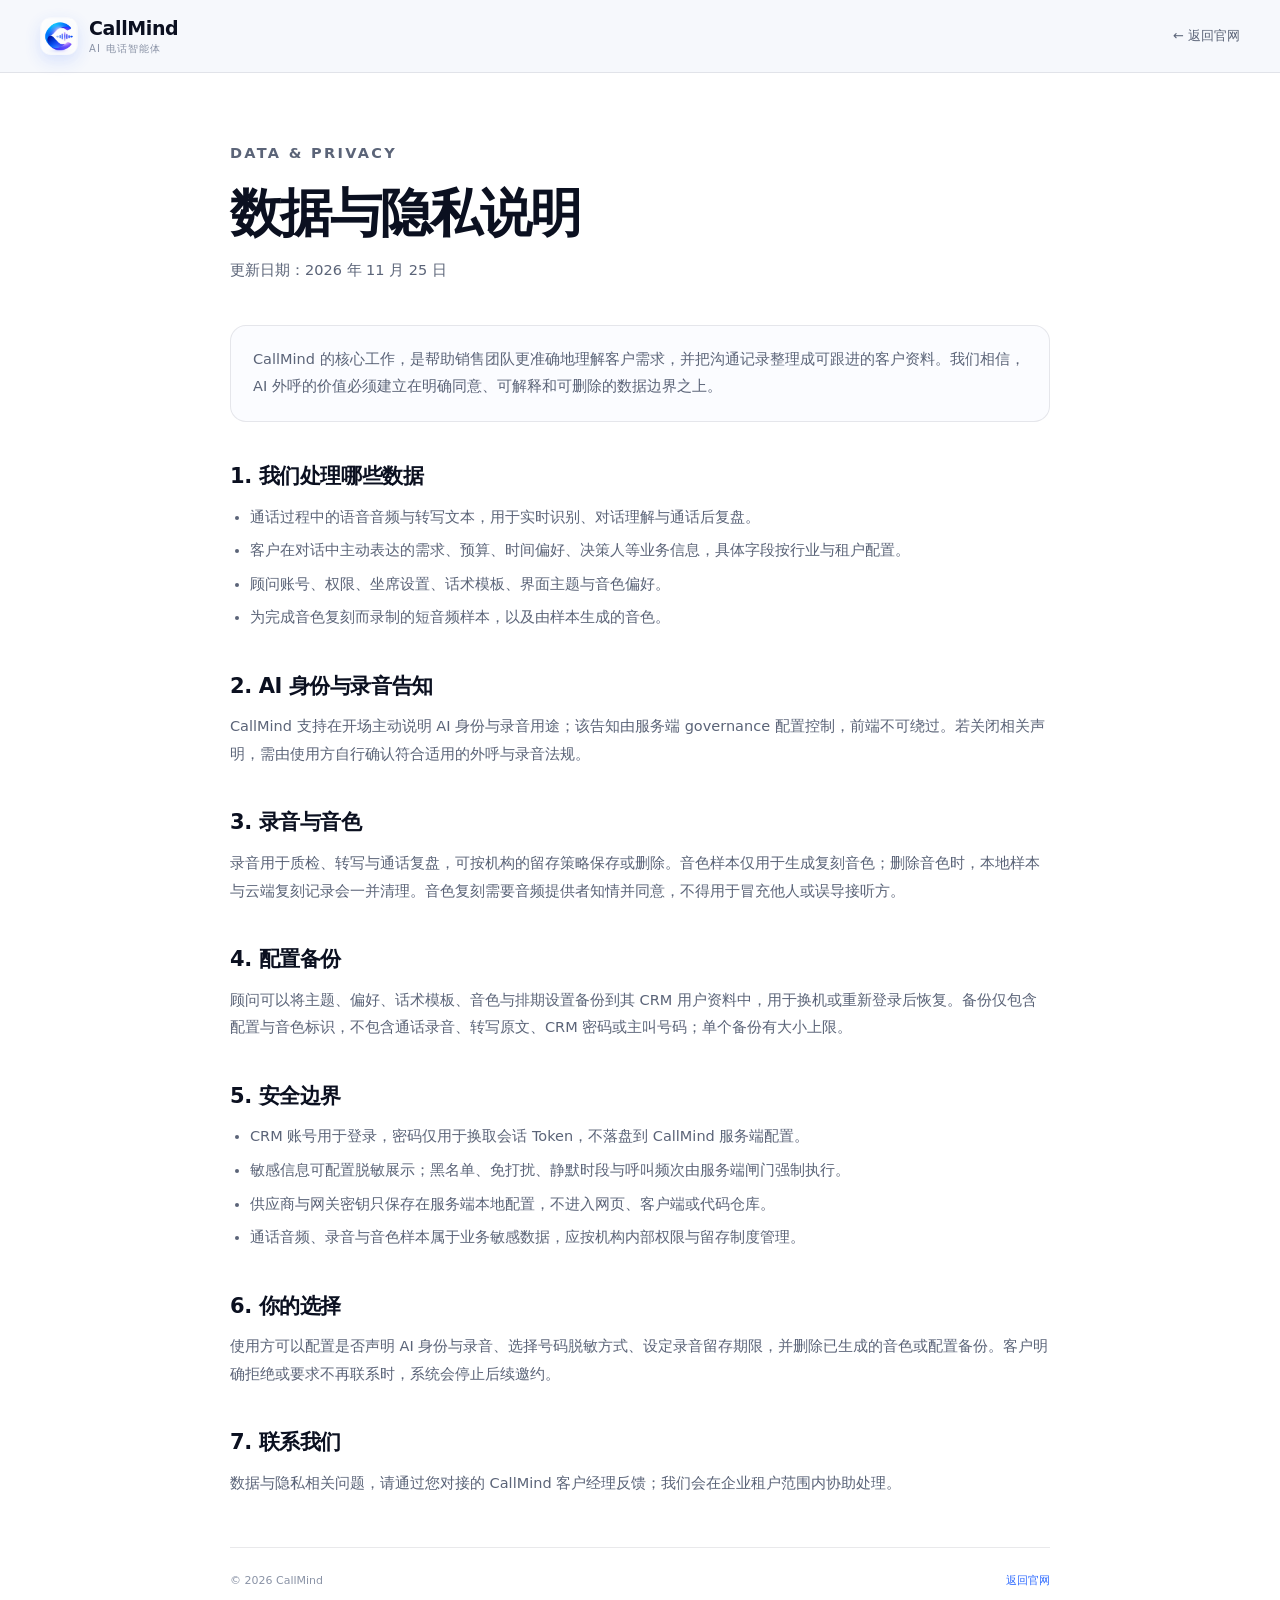
==== commit 1825f41c: "Reposition site for multi-industry AI outbound Generalize copy beyond education, add an interactive " ====
--- a/privacy.html
+++ b/privacy.html
@@ -24,13 +24,13 @@
     <p class="legal-meta">更新日期：2026 年 11 月 25 日</p>
 
     <div class="card">
-      <p>CallMind 的核心工作，是帮助教育顾问更准确地理解家长的需求，并把沟通记录整理成可跟进的客户资料。我们相信，AI 外呼的价值必须建立在明确同意、可解释和可删除的数据边界之上。</p>
+      <p>CallMind 的核心工作，是帮助销售团队更准确地理解客户需求，并把沟通记录整理成可跟进的客户资料。我们相信，AI 外呼的价值必须建立在明确同意、可解释和可删除的数据边界之上。</p>
     </div>
 
     <h2>1. 我们处理哪些数据</h2>
     <ul>
       <li>通话过程中的语音音频与转写文本，用于实时识别、对话理解与通话后复盘。</li>
-      <li>家长在对话中主动表达的孩子年级、科目、薄弱点、时间偏好等业务信息。</li>
+      <li>客户在对话中主动表达的需求、预算、时间偏好、决策人等业务信息，具体字段按行业与租户配置。</li>
       <li>顾问账号、权限、坐席设置、话术模板、界面主题与音色偏好。</li>
       <li>为完成音色复刻而录制的短音频样本，以及由样本生成的音色。</li>
     </ul>
@@ -53,7 +53,7 @@
     </ul>
 
     <h2>6. 你的选择</h2>
-    <p>使用方可以配置是否声明 AI 身份与录音、选择号码脱敏方式、设定录音留存期限，并删除已生成的音色或配置备份。家长明确拒绝或要求不再联系时，系统会停止后续邀约。</p>
+    <p>使用方可以配置是否声明 AI 身份与录音、选择号码脱敏方式、设定录音留存期限，并删除已生成的音色或配置备份。客户明确拒绝或要求不再联系时，系统会停止后续邀约。</p>
 
     <h2>7. 联系我们</h2>
     <p>数据与隐私相关问题，请通过您对接的 CallMind 客户经理反馈；我们会在企业租户范围内协助处理。</p>
--- a/assets/css/style.css
+++ b/assets/css/style.css
@@ -212,6 +212,92 @@
 .cap-card li { font-size: 11px; color: var(--quiet); display: flex; align-items: center; gap: 7px; }
 .cap-card li::before { content: ""; width: 4px; height: 4px; border-radius: 50%; background: var(--blue); opacity: .6; }
 
+/* industries */
+.industries { background: var(--paper); }
+.industry-board { display: grid; grid-template-columns: 300px 1fr; gap: 22px; align-items: stretch; }
+.industry-nav { display: flex; flex-direction: column; gap: 8px; }
+.ind-list { display: flex; flex-direction: column; gap: 8px; }
+.ind-tab { text-align: left; border: 1px solid var(--line); background: #fff; border-radius: 16px; padding: 14px 16px; cursor: pointer; display: flex; flex-direction: column; gap: 3px; transition: border .2s, box-shadow .2s, background .2s; }
+.ind-tab span { font-size: 14.5px; font-weight: 650; color: var(--ink); letter-spacing: -.01em; }
+.ind-tab small { font-size: 11px; color: var(--quiet); }
+.ind-tab:hover { border-color: rgba(47,107,255,.25); }
+.ind-tab.is-active { border-color: rgba(47,107,255,.4); background: linear-gradient(135deg, rgba(47,107,255,.08), rgba(124,92,255,.06)); box-shadow: 0 12px 30px rgba(47,107,255,.10); }
+.ind-tab.is-active span { color: var(--blue); }
+.ind-tab.is-active small { color: #5f6fa0; }
+.industry-panels { position: relative; overflow: hidden; background: #fff; border: 1px solid var(--line); border-radius: 26px; padding: 34px 36px; min-height: 720px; scroll-margin-top: 92px; box-shadow: 0 18px 50px rgba(20,34,80,.06); }
+.industry-panels::before { content: ""; position: absolute; width: 360px; height: 220px; right: -40px; top: -70px; background: radial-gradient(closest-side, rgba(47,107,255,.10), transparent); pointer-events: none; }
+.ind-panel { position: relative; }
+.ind-panel[hidden] { display: none; }
+.ind-tag { display: inline-flex; padding: 4px 9px; border-radius: 999px; background: rgba(47,107,255,.08); color: var(--blue); font-size: 10px; font-weight: 700; letter-spacing: .08em; }
+.ind-tag.live { background: rgba(20,170,110,.10); color: #0f9d63; }
+.ind-head h3 { font-size: clamp(24px, 2.6vw, 32px); letter-spacing: -.03em; margin: 14px 0 10px; font-weight: 650; }
+.ind-head p { color: var(--muted); font-size: 14px; line-height: 1.75; max-width: 560px; }
+.ind-lead { font-size: 15px !important; line-height: 1.8 !important; max-width: 640px !important; }
+.ind-value { display: grid; grid-template-columns: repeat(3, 1fr); gap: 10px; margin-top: 22px; }
+.ind-value > div { display: flex; flex-direction: column; gap: 5px; padding: 14px 15px; border: 1px solid var(--line); border-radius: 14px; background: var(--paper); }
+.ind-value > div:nth-child(2) { background: #fff; border-color: rgba(47,107,255,.28); box-shadow: 0 8px 20px rgba(47,107,255,.07); }
+.ind-value > div:nth-child(2) span { color: var(--blue); }
+.ind-value span { font-size: 10px; letter-spacing: .09em; color: var(--quiet); font-weight: 700; }
+.ind-value b { font-size: 12.5px; line-height: 1.65; font-weight: 600; color: var(--ink); }
+.ind-detail { display: grid; grid-template-columns: 1fr .92fr; gap: 26px; margin-top: 22px; align-items: start; }
+.ind-grid { display: grid; grid-template-columns: 1fr 1fr; gap: 0 24px; margin: 0; border-top: 1px solid var(--line); }
+.ind-grid > div { display: flex; flex-direction: column; gap: 4px; padding: 13px 0; border-bottom: 1px solid var(--line); }
+.ind-grid span { font-size: 10.5px; color: var(--quiet); letter-spacing: .08em; }
+.ind-grid b { font-size: 12.5px; font-weight: 600; color: var(--ink); line-height: 1.55; }
+.ind-dialogue { display: flex; flex-direction: column; gap: 7px; padding: 17px 17px 13px; border-radius: 18px; background: #0b1020; color: #cfd9ee; box-shadow: 0 16px 36px rgba(11,16,32,.16); }
+.d-label { font-size: 9.5px; letter-spacing: .12em; color: #7f8fb5; text-transform: uppercase; margin-bottom: 2px; }
+.d-ai { align-self: flex-start; max-width: 93%; padding: 9px 12px; border: 1px solid rgba(255,255,255,.08); border-radius: 2px 12px 12px 12px; background: rgba(255,255,255,.06); font-size: 12px; line-height: 1.65; }
+.d-user { align-self: flex-end; max-width: 93%; padding: 9px 12px; border-radius: 12px 2px 12px 12px; background: linear-gradient(120deg, #2f6bff, #6e62ff); color: #fff; font-size: 12px; line-height: 1.65; }
+.d-result { margin-top: 4px; padding-top: 10px; border-top: 1px dashed rgba(255,255,255,.12); font-size: 10.5px; color: #6fe0b4; line-height: 1.6; }
+.ind-assets { display: flex; align-items: center; flex-wrap: wrap; gap: 6px; margin-top: 18px; padding-top: 14px; border-top: 1px solid var(--line); }
+.ind-assets > span { font-size: 10px; letter-spacing: .09em; color: var(--quiet); margin-right: 4px; }
+.ind-assets i { font-style: normal; font-size: 10.5px; padding: 4px 8px; border: 1px solid var(--line); border-radius: 999px; background: var(--paper); color: var(--muted); }
+.ind-demo { margin-left: auto; padding: 4px 0; border: 0; background: transparent; color: var(--blue); font-size: 11px; font-weight: 650; cursor: pointer; display: inline-flex; align-items: center; gap: 4px; }
+.ind-demo span { transition: transform .2s; }
+.ind-demo:hover span { transform: translateX(3px); }
+.ind-fit { margin-top: 12px; font-size: 11.5px; color: var(--muted); line-height: 1.7; }
+.ind-fit b { color: var(--ink); font-weight: 600; }
+.industry-cta { margin-top: 4px; padding: 14px 16px; border: 1px dashed rgba(47,107,255,.4); border-radius: 16px; display: flex; flex-direction: column; gap: 3px; transition: background .2s, border .2s; }
+.industry-cta:hover { background: rgba(47,107,255,.06); border-color: rgba(47,107,255,.6); }
+.industry-cta b { font-size: 13px; color: var(--blue); }
+.industry-cta span { font-size: 11px; color: var(--quiet); }
+.industry-foot { margin-top: 18px; font-size: 11.5px; color: var(--quiet); line-height: 1.8; }
+
+/* customization */
+.custom { background: #fff; }
+.tier-grid { display: grid; grid-template-columns: repeat(3, 1fr); gap: 16px; }
+.tier-card { display: flex; flex-direction: column; border: 1px solid var(--line); border-radius: 24px; padding: 26px 24px 22px; background: linear-gradient(180deg, #fff, #fbfcff); transition: transform .25s var(--ease), box-shadow .25s, border .25s; }
+.tier-card:hover { transform: translateY(-4px); border-color: rgba(47,107,255,.2); box-shadow: 0 20px 50px rgba(20,34,80,.08); }
+.tier-top { display: flex; align-items: center; justify-content: space-between; margin-bottom: 24px; }
+.tier-num { font-size: 11px; letter-spacing: .12em; color: var(--quiet); font-weight: 700; }
+.tier-badge { font-size: 10px; padding: 4px 9px; border-radius: 999px; background: rgba(47,107,255,.08); color: var(--blue); font-weight: 700; }
+.tier-card h3 { font-size: 20px; letter-spacing: -.02em; margin-bottom: 10px; }
+.tier-card p { color: var(--muted); font-size: 13px; line-height: 1.75; flex: 1; }
+.tier-card ul { margin-top: 18px; padding-top: 14px; border-top: 1px solid var(--line); display: flex; flex-direction: column; gap: 7px; }
+.tier-card li { font-size: 11.5px; color: var(--quiet); display: flex; gap: 8px; align-items: flex-start; }
+.tier-card li::before { content: "→"; color: var(--blue); font-size: 10px; line-height: 1.6; }
+.tier-card.is-feature { background: linear-gradient(165deg, #101830, #0a0e1c); color: #fff; border-color: transparent; box-shadow: 0 24px 60px rgba(16,24,48,.22); }
+.tier-card.is-feature .tier-num { color: #6f7d9b; }
+.tier-card.is-feature h3 { color: #fff; }
+.tier-card.is-feature p { color: #9aa7c2; }
+.tier-card.is-feature ul { border-color: rgba(255,255,255,.1); }
+.tier-card.is-feature li { color: #8fa0c0; }
+.tier-card.is-feature li::before { color: #8fb0ff; }
+.tier-badge.dark { background: rgba(255,255,255,.14); color: #fff; }
+.custom-layers { display: grid; grid-template-columns: repeat(4, 1fr); margin-top: 26px; border: 1px solid var(--line); border-radius: 18px; background: var(--paper); overflow: hidden; }
+.custom-layers > div { padding: 18px 20px; border-left: 1px solid var(--line); display: flex; flex-direction: column; gap: 5px; }
+.custom-layers > div:first-child { border-left: 0; }
+.custom-layers b { font-size: 13px; }
+.custom-layers span { font-size: 11px; color: var(--muted); line-height: 1.6; }
+.deliver-label { margin: 42px 0 14px; font-size: 10.5px; letter-spacing: .12em; color: var(--quiet); font-weight: 700; }
+.deliver { display: grid; grid-template-columns: repeat(4, 1fr); gap: 14px; margin-top: 0; }
+.deliver-step { position: relative; padding: 20px 18px; border-top: 1px solid var(--line-strong); }
+.deliver-step::before { content: ""; position: absolute; top: -3.5px; left: 0; width: 6px; height: 6px; border-radius: 50%; background: var(--blue); box-shadow: 0 0 0 4px rgba(47,107,255,.12); }
+.deliver-step b { font-size: 10px; color: var(--blue); letter-spacing: .1em; }
+.deliver-step h3 { font-size: 15px; margin: 8px 0 6px; }
+.deliver-step p { font-size: 11.5px; color: var(--muted); line-height: 1.7; }
+.custom-note { margin-top: 26px; font-size: 11.5px; color: var(--quiet); line-height: 1.8; }
+
 /* product */
 .product { background: #070a14; color: #eef3ff; overflow: hidden; }
 .product::before { content: ""; position: absolute; inset: 0; background: radial-gradient(800px 500px at 80% 0, rgba(64,98,255,.18), transparent 60%), radial-gradient(700px 500px at 0 100%, rgba(73,214,255,.08), transparent 60%); pointer-events: none; }
@@ -223,6 +309,7 @@
 .tab { border: 0; background: transparent; color: #93a2bf; padding: 9px 18px; border-radius: 999px; font-size: 13px; cursor: pointer; transition: .2s; }
 .tab:hover { color: #fff; }
 .tab.is-active { background: #fff; color: #0b1020; box-shadow: 0 6px 18px rgba(0,0,0,.2); }
+.example-note { margin: -10px 0 20px; color: #8494b4; font-size: 11.5px; line-height: 1.7; }
 .panel-wrap { border-radius: 26px; }
 .panel[hidden] { display: none; }
 .mock-window { border: 1px solid rgba(255,255,255,.12); border-radius: 24px; background: linear-gradient(180deg, #0e1424, #0a0f1c); box-shadow: 0 40px 100px rgba(0,0,0,.45); overflow: hidden; }
@@ -449,6 +536,18 @@
   .trust-note { flex-direction: column; align-items: flex-start; gap: 14px; }
   .moment-grid { gap: 50px; }
   .splash-frame { width: 260px; }
+  .industry-board { grid-template-columns: 1fr; }
+  .industry-nav { display: block; }
+  .ind-list { display: grid; grid-template-columns: 1fr 1fr; gap: 8px; }
+  .industry-cta { margin-top: 8px; }
+  .industry-panels { padding: 24px 20px; min-height: 0; }
+  .ind-value { grid-template-columns: 1fr; gap: 8px; }
+  .ind-detail { grid-template-columns: 1fr; gap: 18px; }
+  .tier-grid { grid-template-columns: 1fr; }
+  .custom-layers { grid-template-columns: 1fr 1fr; }
+  .custom-layers > div { border-left: 0; border-top: 1px solid var(--line); padding: 15px 16px; }
+  .custom-layers > div:nth-child(-n+2) { border-top: 0; }
+  .deliver { grid-template-columns: 1fr 1fr; gap: 8px 14px; }
 }
 @media (max-width: 620px) {
   .section { padding: 78px 0; }
@@ -460,9 +559,9 @@
   .hero-facts { grid-template-columns: 1fr 1fr; gap: 12px 16px; }
   .hero-visual { min-height: 610px; transform: scale(.92); transform-origin: top center; }
   .phone { width: 300px; height: 606px; }
-  .float-crm { left: -8px; top: 120px; }
-  .float-plan { right: -8px; bottom: 74px; width: 178px; }
-  .float-bubble { right: 0; top: 40px; }
+  .float-crm { left: -8px; top: auto; bottom: 168px; }
+  .float-plan { right: -8px; bottom: 48px; width: 178px; }
+  .float-bubble { right: 0; top: 0; }
   .hero-bottom { font-size: 9.5px; gap: 10px; }
   .section-head h2 { font-size: 30px; }
   .cap-grid { grid-template-columns: 1fr; }
@@ -481,6 +580,17 @@
   .modal-card { padding: 26px 20px; }
   .intro-points div { grid-template-columns: 1fr; gap: 3px; }
   .voice-card.is-default { transform: none; }
+  .ind-tab { padding: 11px 12px; }
+  .ind-tab span { font-size: 13px; }
+  .ind-tab small { font-size: 10px; }
+  .industry-panels { padding: 20px 16px; }
+  .ind-head h3 { font-size: 22px; }
+  .ind-value > div { padding: 12px 13px; }
+  .ind-grid { gap: 0 14px; }
+  .ind-dialogue { padding: 14px; }
+  .d-ai, .d-user { font-size: 11.5px; }
+  .ind-demo { margin-left: 0; padding-top: 8px; }
+  .deliver { grid-template-columns: 1fr; }
 }
 @media (prefers-reduced-motion: reduce) {
   html { scroll-behavior: auto; }
